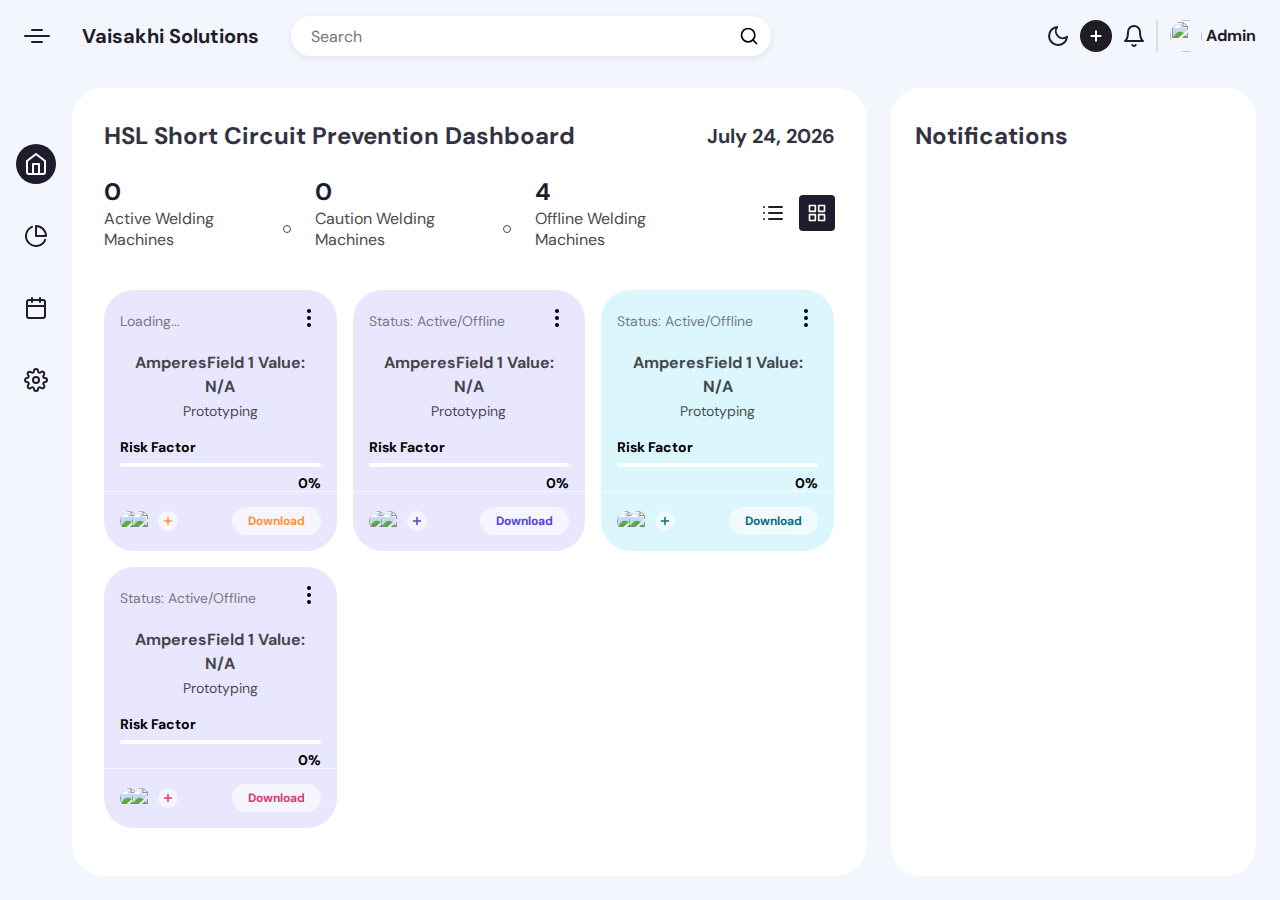
==== index.html @ dbb12e14 "Initial commit - adding existing subdomain code" ====
<!DOCTYPE html>
<html lang="en" >
<head>
 <meta name="viewport" content="width=device-width, initial-scale=1.0">

  <meta charset="UTF-8">
  <title>Vaisakhi Solutions</title>
  <link rel="stylesheet" href="https://cdnjs.cloudflare.com/ajax/libs/normalize/5.0.0/normalize.min.css">
<link rel="stylesheet" href="./style.css">
<script src="status.js"></script>
<script src="count.js"></script>
<script src="notification.js"></script>

</head>
<body>
<!-- partial:index.partial.html -->
<div class="app-container">
  <div class="app-header">
    <div class="app-header-left">
      <span class="app-icon"></span>
      <p class="app-name">Vaisakhi Solutions</p>
      <div class="search-wrapper">
        <input class="search-input" type="text" placeholder="Search">
        <svg xmlns="http://www.w3.org/2000/svg" width="20" height="20" fill="none" stroke="currentColor" stroke-linecap="round" stroke-linejoin="round" stroke-width="2" class="feather feather-search" viewBox="0 0 24 24">
          <defs></defs>
          <circle cx="11" cy="11" r="8"></circle>
          <path d="M21 21l-4.35-4.35"></path>
        </svg>
      </div>
    </div>
    <div class="app-header-right">
      <button class="mode-switch" title="Switch Theme">
        <svg class="moon" fill="none" stroke="currentColor" stroke-linecap="round" stroke-linejoin="round" stroke-width="2" width="24" height="24" viewBox="0 0 24 24">
          <defs></defs>
          <path d="M21 12.79A9 9 0 1111.21 3 7 7 0 0021 12.79z"></path>
        </svg>
      </button>
      <button class="add-btn" title="Add New Project">
        <svg class="btn-icon" xmlns="http://www.w3.org/2000/svg" width="16" height="16" viewBox="0 0 24 24" fill="none" stroke="currentColor" stroke-width="3" stroke-linecap="round" stroke-linejoin="round" class="feather feather-plus">
          <line x1="12" y1="5" x2="12" y2="19" />
          <line x1="5" y1="12" x2="19" y2="12" /></svg>
      </button>
      <button class="notification-btn">
        <svg xmlns="http://www.w3.org/2000/svg" width="24" height="24" viewBox="0 0 24 24" fill="none" stroke="currentColor" stroke-width="2" stroke-linecap="round" stroke-linejoin="round" class="feather feather-bell">
          <path d="M18 8A6 6 0 0 0 6 8c0 7-3 9-3 9h18s-3-2-3-9" />
          <path d="M13.73 21a2 2 0 0 1-3.46 0" /></svg>
      </button>
      <button class="profile-btn">
        <img src="https://assets.codepen.io/3306515/IMG_2025.jpg" />
        <span>Admin</span>
      </button>
    </div>
    <button class="messages-btn">
      <svg xmlns="http://www.w3.org/2000/svg" width="20" height="20" viewBox="0 0 24 24" fill="none" stroke="currentColor" stroke-width="2" stroke-linecap="round" stroke-linejoin="round" class="feather feather-message-circle">
        <path d="M21 11.5a8.38 8.38 0 0 1-.9 3.8 8.5 8.5 0 0 1-7.6 4.7 8.38 8.38 0 0 1-3.8-.9L3 21l1.9-5.7a8.38 8.38 0 0 1-.9-3.8 8.5 8.5 0 0 1 4.7-7.6 8.38 8.38 0 0 1 3.8-.9h.5a8.48 8.48 0 0 1 8 8v.5z" /></svg>
    </button>
  </div>
  <div class="app-content">
    <div class="app-sidebar">
      <a href="/index.html" class="app-sidebar-link active">
        <svg xmlns="http://www.w3.org/2000/svg" width="24" height="24" viewBox="0 0 24 24" fill="none" stroke="currentColor" stroke-width="2" stroke-linecap="round" stroke-linejoin="round" class="feather feather-home">
          <path d="M3 9l9-7 9 7v11a2 2 0 0 1-2 2H5a2 2 0 0 1-2-2z" />
          <polyline points="9 22 9 12 15 12 15 22" /></svg>
      </a>
      <a href="/gauge.html" class="app-sidebar-link">
        <svg class="link-icon" xmlns="http://www.w3.org/2000/svg" width="24" height="24" fill="none" stroke="currentColor" stroke-linecap="round" stroke-linejoin="round" stroke-width="2" class="feather feather-pie-chart" viewBox="0 0 24 24">
          <defs />
          <path d="M21.21 15.89A10 10 0 118 2.83M22 12A10 10 0 0012 2v10z" />
        </svg>
      </a>
      <a href="/charts.html" class="app-sidebar-link">
        <svg xmlns="http://www.w3.org/2000/svg" width="24" height="24" viewBox="0 0 24 24" fill="none" stroke="currentColor" stroke-width="2" stroke-linecap="round" stroke-linejoin="round" class="feather feather-calendar">
          <rect x="3" y="4" width="18" height="18" rx="2" ry="2" />
          <line x1="16" y1="2" x2="16" y2="6" />
          <line x1="8" y1="2" x2="8" y2="6" />
          <line x1="3" y1="10" x2="21" y2="10" /></svg>
      </a>
      <a href="" class="app-sidebar-link">
        <svg class="link-icon" xmlns="http://www.w3.org/2000/svg" width="24" height="24" fill="none" stroke="currentColor" stroke-linecap="round" stroke-linejoin="round" stroke-width="2" class="feather feather-settings" viewBox="0 0 24 24">
          <defs />
          <circle cx="12" cy="12" r="3" />
          <path d="M19.4 15a1.65 1.65 0 00.33 1.82l.06.06a2 2 0 010 2.83 2 2 0 01-2.83 0l-.06-.06a1.65 1.65 0 00-1.82-.33 1.65 1.65 0 00-1 1.51V21a2 2 0 01-2 2 2 2 0 01-2-2v-.09A1.65 1.65 0 009 19.4a1.65 1.65 0 00-1.82.33l-.06.06a2 2 0 01-2.83 0 2 2 0 010-2.83l.06-.06a1.65 1.65 0 00.33-1.82 1.65 1.65 0 00-1.51-1H3a2 2 0 01-2-2 2 2 0 012-2h.09A1.65 1.65 0 004.6 9a1.65 1.65 0 00-.33-1.82l-.06-.06a2 2 0 010-2.83 2 2 0 012.83 0l.06.06a1.65 1.65 0 001.82.33H9a1.65 1.65 0 001-1.51V3a2 2 0 012-2 2 2 0 012 2v.09a1.65 1.65 0 001 1.51 1.65 1.65 0 001.82-.33l.06-.06a2 2 0 012.83 0 2 2 0 010 2.83l-.06.06a1.65 1.65 0 00-.33 1.82V9a1.65 1.65 0 001.51 1H21a2 2 0 012 2 2 2 0 01-2 2h-.09a1.65 1.65 0 00-1.51 1z" />
        </svg>
      </a>
    </div>
    <div class="projects-section">
      <div class="projects-section-header">
        <p>HSL Short Circuit Prevention Dashboard</p>
        <p class="time" id="currentDate"></p>

      </div>
      <div class="projects-section-line">
        <div class="projects-status">
          <div class="item-status">
            <span class="status-number" id="activeSensorCount"></span>
            <span class="status-type">Active Welding Machines</span>
          </div>
          <div class="item-status">
            <span class="status-number" id="warningSensorCount"></span>
            <span class="status-type">Caution Welding Machines</span>
          </div>
          <div class="item-status">
            <span class="status-number" id="offlineSensorCount"></span>
            <span class="status-type">Offline Welding Machines</span>
          </div>

        </div>
        <div class="view-actions">
          <button class="view-btn list-view" title="List View">
            <svg xmlns="http://www.w3.org/2000/svg" width="24" height="24" viewBox="0 0 24 24" fill="none" stroke="currentColor" stroke-width="2" stroke-linecap="round" stroke-linejoin="round" class="feather feather-list">
              <line x1="8" y1="6" x2="21" y2="6" />
              <line x1="8" y1="12" x2="21" y2="12" />
              <line x1="8" y1="18" x2="21" y2="18" />
              <line x1="3" y1="6" x2="3.01" y2="6" />
              <line x1="3" y1="12" x2="3.01" y2="12" />
              <line x1="3" y1="18" x2="3.01" y2="18" /></svg>
          </button>
          <button class="view-btn grid-view active" title="Grid View">
            <svg xmlns="http://www.w3.org/2000/svg" width="20" height="20" viewBox="0 0 24 24" fill="none" stroke="currentColor" stroke-width="2" stroke-linecap="round" stroke-linejoin="round" class="feather feather-grid">
              <rect x="3" y="3" width="7" height="7" />
              <rect x="14" y="3" width="7" height="7" />
              <rect x="14" y="14" width="7" height="7" />
              <rect x="3" y="14" width="7" height="7" /></svg>
          </button>
        </div>
      </div>
      <div class="project-boxes jsGridView">
<!----------------------------------------------------------------------------------------------------------------------Sensor1-start------------------------------------->
        <div class="project-box-wrapper">
          <div class="project-box" style="background-color: #e9e7fd;">
            <div class="project-box-header">
              <span id="Crane1">Loading...</span>

              <div class="more-wrapper">
                <button class="project-btn-more">
                  <svg xmlns="http://www.w3.org/2000/svg" width="24" height="24" viewBox="0 0 24 24" fill="none" stroke="currentColor" stroke-width="2" stroke-linecap="round" stroke-linejoin="round" class="feather feather-more-vertical">
                    <circle cx="12" cy="12" r="1" />
                    <circle cx="12" cy="5" r="1" />
                    <circle cx="12" cy="19" r="1" /></svg>
                </button>
          </div>
        </div>
        <div class="project-box-content-header">
          <p class="box-content-header">Amperes<span id="field1-value-2449872">Loading...</span></p>
          <p class="box-content-subheader">Prototyping</p>
        </div>
        
		 <div class="box-progress-wrapper">
           <p class="box-progress-header">Risk Factor</p>
             <div class="box-progress-bar">
              <span id="field1-progress-2449872" class="box-progress" style="width: 0%; background-color: #ff942e"></span>
             </div>
              <p id="field1-progress-percentage-2449872" class="box-progress-percentage">0%</p>
      </div>

        <div class="project-box-footer">
          <div class="participants">
            <img src="https://images.unsplash.com/photo-1438761681033-6461ffad8d80?ixid=MXwxMjA3fDB8MHxwaG90by1wYWdlfHx8fGVufDB8fHw%3D&ixlib=rb-1.2.1&auto=format&fit=crop&w=2550&q=80" alt="participant">
            <img src="https://images.unsplash.com/photo-1503023345310-bd7c1de61c7d?ixid=MXwxMjA3fDB8MHxzZWFyY2h8MTB8fG1hbnxlbnwwfHwwfA%3D%3D&ixlib=rb-1.2.1&auto=format&fit=crop&w=900&q=60" alt="participant">
            <button class="add-participant" style="color: #ff942e;">
              <svg xmlns="http://www.w3.org/2000/svg" width="12" height="12" viewBox="0 0 24 24" fill="none" stroke="currentColor" stroke-width="3" stroke-linecap="round" stroke-linejoin="round" class="feather feather-plus">
                <path d="M12 5v14M5 12h14" />
              </svg>
            </button>
          </div>
          <div class="days-left" style="color: #ff942e;">
    <a href="https://thingspeak.com/channels/2449872/field/1.csv" style="text-decoration: none; color: inherit;">
        Download
    </a>
</div>

        </div>
      </div>
    </div>
<!----------------------------------------------------------------------------------------------------------------------Sensor2------------------------------------->
    <div class="project-box-wrapper">
      <div class="project-box" style="background-color: #e9e7fd;">
        <div class="project-box-header">
          <span id="Crane2">Status: Active/Offline</span>
          <div class="more-wrapper">
            <button class="project-btn-more">
              <svg xmlns="http://www.w3.org/2000/svg" width="24" height="24" viewBox="0 0 24 24" fill="none" stroke="currentColor" stroke-width="2" stroke-linecap="round" stroke-linejoin="round" class="feather feather-more-vertical">
                <circle cx="12" cy="12" r="1" />
                <circle cx="12" cy="5" r="1" />
                <circle cx="12" cy="19" r="1" /></svg>
            </button>
          </div>
        </div>
        <div class="project-box-content-header">
          <p class="box-content-header">Amperes<span id="field1-value-2449873">Loading...</span></p>
          <p class="box-content-subheader">Prototyping</p>
        </div>
		 <div class="box-progress-wrapper">
           <p class="box-progress-header">Risk Factor</p>
             <div class="box-progress-bar">
              <span id="field1-progress-2449873" class="box-progress" style="width: 0%; background-color: #4f3ff0"></span>
             </div>
              <p id="field1-progress-percentage-2449873" class="box-progress-percentage">0%</p>
         </div>         
        <div class="project-box-footer">
          <div class="participants">
            <img src="https://images.unsplash.com/photo-1596815064285-45ed8a9c0463?ixid=MXwxMjA3fDB8MHxwaG90by1wYWdlfHx8fGVufDB8fHw%3D&ixlib=rb-1.2.1&auto=format&fit=crop&w=1215&q=80" alt="participant">
            <img src="https://images.unsplash.com/photo-1583195764036-6dc248ac07d9?ixid=MXwxMjA3fDB8MHxwaG90by1wYWdlfHx8fGVufDB8fHw%3D&ixlib=rb-1.2.1&auto=format&fit=crop&w=2555&q=80" alt="participant">
            <button class="add-participant" style="color: #4f3ff0;">
              <svg xmlns="http://www.w3.org/2000/svg" width="12" height="12" viewBox="0 0 24 24" fill="none" stroke="currentColor" stroke-width="3" stroke-linecap="round" stroke-linejoin="round" class="feather feather-plus">
                <path d="M12 5v14M5 12h14" />
              </svg>
            </button>
          </div>
          <div class="days-left" style="color: #4f3ff0;">
    <a href="https://thingspeak.com/channels/2449873/field/1.csv" style="text-decoration: none; color: inherit;">
        Download
    </a>
          </div>
        </div>
      </div>
    </div>
<!----------------------------------------------------------------------------------------------------------------------Sensor3------------------------------------->
    <div class="project-box-wrapper">
      <div class="project-box">
        <div class="project-box-header">
          <span id="Crane3">Status: Active/Offline</span>
          <div class="more-wrapper">
            <button class="project-btn-more">
              <svg xmlns="http://www.w3.org/2000/svg" width="24" height="24" viewBox="0 0 24 24" fill="none" stroke="currentColor" stroke-width="2" stroke-linecap="round" stroke-linejoin="round" class="feather feather-more-vertical">
                <circle cx="12" cy="12" r="1" />
                <circle cx="12" cy="5" r="1" />
                <circle cx="12" cy="19" r="1" /></svg>
            </button>
          </div>
        </div>
        <div class="project-box-content-header">
          <p class="box-content-header">Amperes<span id="field1-value-2449874">Loading...</span></p>
          <p class="box-content-subheader">Prototyping</p>
        </div>
		 <div class="box-progress-wrapper">
           <p class="box-progress-header">Risk Factor</p>
             <div class="box-progress-bar">
              <span id="field1-progress-2449874" class="box-progress" style="width: 0%; background-color: #096c86"></span>
             </div>
              <p id="field1-progress-percentage-2449874" class="box-progress-percentage">0%</p>
         </div>         

        <div class="project-box-footer">
          <div class="participants">
            <img src="https://images.unsplash.com/photo-1587628604439-3b9a0aa7a163?ixid=MXwxMjA3fDB8MHxzZWFyY2h8MjR8fHdvbWFufGVufDB8fDB8&ixlib=rb-1.2.1&auto=format&fit=crop&w=900&q=60" alt="participant">
            <img src="https://images.unsplash.com/photo-1596815064285-45ed8a9c0463?ixid=MXwxMjA3fDB8MHxwaG90by1wYWdlfHx8fGVufDB8fHw%3D&ixlib=rb-1.2.1&auto=format&fit=crop&w=1215&q=80" alt="participant">
            <button class="add-participant" style="color: #096c86;">
              <svg xmlns="http://www.w3.org/2000/svg" width="12" height="12" viewBox="0 0 24 24" fill="none" stroke="currentColor" stroke-width="3" stroke-linecap="round" stroke-linejoin="round" class="feather feather-plus">
                <path d="M12 5v14M5 12h14" />
              </svg>
            </button>
          </div>
          <div class="days-left" style="color: #096c86;">
    <a href="https://thingspeak.com/channels/2449874/field/1.csv" style="text-decoration: none; color: inherit;">
        Download
    </a>
          </div>
        </div>
      </div>
    </div>
<!----------------------------------------------------------------------------------------------------------------------Sensor4------------------------------------->
    <div class="project-box-wrapper">
      <div class="project-box" style="background-color: #e9e7fd;">
        <div class="project-box-header">
          <span id="Crane4">Status: Active/Offline</span>
          <div class="more-wrapper">
            <button class="project-btn-more">
              <svg xmlns="http://www.w3.org/2000/svg" width="24" height="24" viewBox="0 0 24 24" fill="none" stroke="currentColor" stroke-width="2" stroke-linecap="round" stroke-linejoin="round" class="feather feather-more-vertical">
                <circle cx="12" cy="12" r="1" />
                <circle cx="12" cy="5" r="1" />
                <circle cx="12" cy="19" r="1" /></svg>
            </button>
          </div>
        </div>
        <div class="project-box-content-header">
          <p class="box-content-header">Amperes<span id="field1-value-2449875">Loading...</span></p>
          <p class="box-content-subheader">Prototyping</p>
        </div>
		 <div class="box-progress-wrapper">
           <p class="box-progress-header">Risk Factor</p>
             <div class="box-progress-bar">
              <span id="field1-progress-2449875" class="box-progress" style="width: 0%; background-color: #df3670"></span>
             </div>
              <p id="field1-progress-percentage-2449875" class="box-progress-percentage">0%</p>
         </div>   
        <div class="project-box-footer">
          <div class="participants">
            <img src="https://images.unsplash.com/photo-1600486913747-55e5470d6f40?ixid=MXwxMjA3fDB8MHxwaG90by1wYWdlfHx8fGVufDB8fHw%3D&ixlib=rb-1.2.1&auto=format&fit=crop&w=2550&q=80" alt="participant">
            <img src="https://images.unsplash.com/photo-1587628604439-3b9a0aa7a163?ixid=MXwxMjA3fDB8MHxzZWFyY2h8MjR8fHdvbWFufGVufDB8fDB8&ixlib=rb-1.2.1&auto=format&fit=crop&w=900&q=60" alt="participant">
            <button class="add-participant" style="color: #df3670;">
              <svg xmlns="http://www.w3.org/2000/svg" width="12" height="12" viewBox="0 0 24 24" fill="none" stroke="currentColor" stroke-width="3" stroke-linecap="round" stroke-linejoin="round" class="feather feather-plus">
                <path d="M12 5v14M5 12h14" />
              </svg>
            </button>
          </div>
          <div class="days-left" style="color: #df3670;">
    <a href="https://thingspeak.com/channels/2449875/field/1.csv" style="text-decoration: none; color: inherit;">
        Download
    </a>
          </div>
        </div>
      </div>
    </div>
 
<!----------------------------------------------------------------------------------------------------------------------Sensor5------------------------------------->	


<!----------------------------------------------------------------------------------------------------------------------Sensor6------------------------------------->	

   
  </div>
</div>
<!----------------------------------------------------------------------------------------------------------------------Message Section------------------------------------->	

<div class="messages-section">
  <button class="messages-close">
    <svg xmlns="http://www.w3.org/2000/svg" width="24" height="24" viewBox="0 0 24 24" fill="none" stroke="currentColor" stroke-width="2" stroke-linecap="round" stroke-linejoin="round" class="feather feather-x-circle">
      <circle cx="12" cy="12" r="10" />
      <line x1="15" y1="9" x2="9" y2="15" />
      <line x1="9" y1="9" x2="15" y2="15" /></svg>
  </button>
  <div class="projects-section-header">
    <p>Notifications</p>
  </div>
  <div class="messages">
    <div id="message-box-container"></div>
    <script src="appnotifications2.js"></script>
  </div>
</div>
</div>
<div class="down-bar">
<a href="//index.html" class="app-sidebar-link active">
  <svg xmlns="http://www.w3.org/2000/svg" width="24" height="24" viewBox="0 0 24 24" fill="none" stroke="currentColor" stroke-width="2" stroke-linecap="round" stroke-linejoin="round" class="feather feather-home">
    <path d="M3 9l9-7 9 7v11a2 2 0 0 1-2 2H5a2 2 0 0 1-2-2z" />
    <polyline points="9 22 9 12 15 12 15 22" /></svg>
</a>
<a href="/gauge.html" class="app-sidebar-link">
  <svg class="link-icon" xmlns="http://www.w3.org/2000/svg" width="24" height="24" fill="none" stroke="currentColor" stroke-linecap="round" stroke-linejoin="round" stroke-width="2" class="feather feather-pie-chart" viewBox="0 0 24 24">
    <defs />
    <path d="M21.21 15.89A10 10 0 118 2.83M22 12A10 10 0 0012 2v10z" />
  </svg>
</a>
<a href="/charts.html" class="app-sidebar-link">
  <svg xmlns="http://www.w3.org/2000/svg" width="24" height="24" viewBox="0 0 24 24" fill="none" stroke="currentColor" stroke-width="2" stroke-linecap="round" stroke-linejoin="round" class="feather feather-calendar">
    <rect x="3" y="4" width="18" height="18" rx="2" ry="2" />
    <line x1="16" y1="2" x2="16" y2="6" />
    <line x1="8" y1="2" x2="8" y2="6" />
    <line x1="3" y1="10" x2="21" y2="10" /></svg>
</a>
<a href="" class="app-sidebar-link">
  <svg class="link-icon" xmlns="http://www.w3.org/2000/svg" width="24" height="24" fill="none" stroke="currentColor" stroke-linecap="round" stroke-linejoin="round" stroke-width="2" class="feather feather-settings" viewBox="0 0 24 24">
    <defs />
    <circle cx="12" cy="12" r="3" />
    <path d="M19.4 15a1.65 1.65 0 00.33 1.82l.06.06a2 2 0 010 2.83 2 2 0 01-2.83 0l-.06-.06a1.65 1.65 0 00-1.82-.33 1.65 1.65 0 00-1 1.51V21a2 2 0 01-2 2 2 2 0 01-2-2v-.09A1.65 1.65 0 009 19.4a1.65 1.65 0 00-1.82.33l-.06.06a2 2 0 01-2.83 0 2 2 0 010-2.83l.06-.06a1.65 1.65 0 00.33-1.82 1.65 1.65 0 00-1.51-1H3a2 2 0 01-2-2 2 2 0 012-2h.09A1.65 1.65 0 004.6 9a1.65 1.65 0 00-.33-1.82l-.06-.06a2 2 0 010-2.83 2 2 0 012.83 0l.06.06a1.65 1.65 0 001.82.33H9a1.65 1.65 0 001-1.51V3a2 2 0 012-2 2 2 0 012 2v.09a1.65 1.65 0 001 1.51 1.65 1.65 0 001.82-.33l.06-.06a2 2 0 012.83 0 2 2 0 010 2.83l-.06.06a1.65 1.65 0 00-.33 1.82V9a1.65 1.65 0 001.51 1H21a2 2 0 012 2 2 2 0 01-2 2h-.09a1.65 1.65 0 00-1.51 1z" />
  </svg>
</a></div>


    <script src="buttons.js"></script>
    <script src="gauge.js"></script>
    <script src="charts.js"></script>
	<script src="fetch.js"></script>
    <script  src="./script.js"></script>

</body>
</html>
---- style.css ----
@charset "UTF-8";
@import url("https://fonts.googleapis.com/css?family=DM+Sans:400,500,700&display=swap");
* {
  box-sizing: border-box;
}

:root {
  --app-container: #f3f6fd;
  --main-color: #1f1c2e;
  --secondary-color: #4A4A4A;
  --link-color: #1f1c2e;
  --link-color-hover: #c3cff4;
  --link-color-active: #fff;
  --link-color-active-bg: #1f1c2e;
  --projects-section: #fff;
  --message-box-hover: #fafcff;
  --message-box-border: #e9ebf0;
  --more-list-bg: #fff;
  --more-list-bg-hover: #f6fbff;
  --more-list-shadow: rgba(209, 209, 209, 0.4);
  --button-bg: #1f1c24;
  --search-area-bg: #fff;
  --star: #1ff1c2e;
  --message-btn: #fff;
}

.dark:root {
  --app-container: #1f1d2b;
  --app-container: #111827;
  --main-color: #fff;
  --secondary-color: rgba(255,255,255,.8);
  --projects-section: #1f2937;
  --link-color: rgba(255,255,255,.8);
  --link-color-hover: rgba(195, 207, 244, 0.1);
  --link-color-active-bg: rgba(195, 207, 244, 0.2);
  --button-bg: #1f2937;
  --search-area-bg: #1f2937;
  --message-box-hover: #243244;
  --message-box-border: rgba(255,255,255,.1);
  --star: #ffd92c;
  --light-font: rgba(255,255,255,.8);
  --more-list-bg: #2f3142;
  --more-list-bg-hover: rgba(195, 207, 244, 0.1);
  --more-list-shadow: rgba(195, 207, 244, 0.1);
  --message-btn: rgba(195, 207, 244, 0.1);
}

html, body {
  width: 100%;
  height: 100vh;
  margin: 0;
}

body {
  font-family: "DM Sans", sans-serif;
  overflow: hidden;
  display: flex;
  justify-content: center;
  background-color: var(--app-container);
}

button, a {
  cursor: pointer;
}

.app-container {
  width: 100%;
  display: flex;
  flex-direction: column;
  height: 100%;
  background-color: var(--app-container);
  transition: 0.2s;
  max-width: 1800px;
}
.app-container button, .app-container input, .app-container optgroup, .app-container select, .app-container textarea {
  font-family: "DM Sans", sans-serif;
}
.app-content {
  display: flex;
  height: 100%;
  overflow: hidden;
  padding: 16px 24px 24px 0;
}
.app-header {
  display: flex;
  justify-content: space-between;
  align-items: center;
  width: 100%;
  padding: 16px 24px;
  position: relative;
}
.app-header-left, .app-header-right {
  display: flex;
  align-items: center;
}
.app-header-left {
  flex-grow: 1;
}
.app-header-right button {
  margin-left: 10px;
}
.app-icon {
  width: 26px;
  height: 2px;
  border-radius: 4px;
  background-color: var(--main-color);
  position: relative;
}
.app-icon:before, .app-icon:after {
  content: "";
  position: absolute;
  width: 12px;
  height: 2px;
  border-radius: 4px;
  background-color: var(--main-color);
  left: 50%;
  transform: translatex(-50%);
}
.app-icon:before {
  top: -6px;
}
.app-icon:after {
  bottom: -6px;
}
.app-name {
  color: var(--main-color);
  margin: 0;
  font-size: 20px;
  line-height: 24px;
  font-weight: 700;
  margin: 0 32px;
}

.mode-switch {
  background-color: transparent;
  border: none;
  padding: 0;
  color: var(--main-color);
  display: flex;
  justify-content: center;
  align-items: center;
}

.search-wrapper {
  border-radius: 20px;
  background-color: var(--search-area-bg);
  padding-right: 12px;
  height: 40px;
  display: flex;
  justify-content: space-between;
  align-items: center;
  width: 100%;
  max-width: 480px;
  color: var(--light-font);
  box-shadow: 0 2px 6px 0 rgba(136, 148, 171, 0.2), 0 24px 20px -24px rgba(71, 82, 107, 0.1);
  overflow: hidden;
}
.dark .search-wrapper {
  box-shadow: none;
}

.search-input {
  border: none;
  flex: 1;
  outline: none;
  height: 100%;
  padding: 0 20px;
  font-size: 16px;
  background-color: var(--search-area-bg);
  color: var(--main-color);
}
.search-input:placeholder {
  color: var(--main-color);
  opacity: 0.6;
}

.add-btn {
  color: #fff;
  background-color: var(--button-bg);
  padding: 0;
  border: 0;
  border-radius: 50%;
  width: 32px;
  height: 32px;
  display: flex;
  align-items: center;
  justify-content: center;
}

.notification-btn {
  color: var(--main-color);
  padding: 0;
  border: 0;
  background-color: transparent;
  height: 32px;
  display: flex;
  justify-content: center;
  align-items: center;
}

.profile-btn {
  padding: 0;
  border: 0;
  background-color: transparent;
  display: flex;
  align-items: center;
  padding-left: 12px;
  border-left: 2px solid #ddd;
}
.profile-btn img {
  width: 32px;
  height: 32px;
  -o-object-fit: cover;
     object-fit: cover;
  border-radius: 50%;
  margin-right: 4px;
}
.profile-btn span {
  color: var(--main-color);
  font-size: 16px;
  line-height: 24px;
  font-weight: 700;
}

.page-content  {
  flex: 1;
  width: 100%;
}

.app-sidebar {
  padding: 40px 16px;
  display: flex;
  flex-direction: column;
  align-items: center;
}
.app-sidebar-link {
  color: var(--main-color);
  color: var(--link-color);
  margin: 16px 0;
  transition: 0.2s;
  border-radius: 50%;
  flex-shrink: 0;
  width: 40px;
  height: 40px;
  display: flex;
  justify-content: center;
  align-items: center;
}
.app-sidebar-link:hover {
  background-color: var(--link-color-hover);
  color: var(--link-color-active);
}
.app-sidebar-link.active {
  background-color: var(--link-color-active-bg);
  color: var(--link-color-active);
}

.projects-section {
  flex: 2;
  background-color: var(--projects-section);
  border-radius: 32px;
  padding: 32px 32px 0 32px;
  overflow: hidden;
  height: 100%;
  display: flex;
  flex-direction: column;
}
.projects-section-line {
  display: flex;
  justify-content: space-between;
  align-items: center;
  padding-bottom: 32px;
}
.projects-section-header {
  display: flex;
  justify-content: space-between;
  align-items: center;
  margin-bottom: 24px;
  color: var(--main-color);
}
.projects-section-header p {
  font-size: 24px;
  line-height: 32px;
  font-weight: 700;
  opacity: 0.9;
  margin: 0;
  color: var(--main-color);
}
.projects-section-header .time {
  font-size: 20px;
}

.projects-status {
  display: flex;
}

.item-status {
  display: flex;
  flex-direction: column;
  margin-right: 16px;
}
.item-status:not(:last-child) .status-type:after {
  content: "";
  position: absolute;
  right: 8px;
  top: 50%;
  transform: translatey(-50%);
  width: 6px;
  height: 6px;
  border-radius: 50%;
  border: 1px solid var(--secondary-color);
}

.status-number {
  font-size: 24px;
  line-height: 32px;
  font-weight: 700;
  color: var(--main-color);
}

.status-type {
  position: relative;
  padding-right: 24px;
  color: var(--secondary-color);
}

.view-actions {
  display: flex;
  align-items: center;
}

.view-btn {
  width: 36px;
  height: 36px;
  display: flex;
  justify-content: center;
  align-items: center;
  padding: 6px;
  border-radius: 4px;
  background-color: transparent;
  border: none;
  color: var(--main-color);
  margin-left: 8px;
  transition: 0.2s;
}
.view-btn.active {
  background-color: var(--link-color-active-bg);
  color: var(--link-color-active);
}
.view-btn:not(.active):hover {
  background-color: var(--link-color-hover);
  color: var(--link-color-active);
}

.messages-section {
  flex-shrink: 0;
  padding-bottom: 32px;
  background-color: var(--projects-section);
  margin-left: 24px;
  flex: 1;
  width: 100%;
  border-radius: 30px;
  position: relative;
  overflow: auto;
  transition: all 300ms cubic-bezier(0.19, 1, 0.56, 1);
}
.messages-section .messages-close {
  position: absolute;
  top: 12px;
  right: 12px;
  z-index: 3;
  border: none;
  background-color: transparent;
  color: var(--main-color);
  display: none;
}
.messages-section.show {
  transform: translateX(0);
  opacity: 1;
  margin-left: 0;
  display: block;
}
.messages-section .projects-section-header {
  position: sticky;
  top: 0;
  z-index: 1;
  padding: 32px 24px 0 24px;
  background-color: var(--projects-section);
}

.message-box {
  border-top: 1px solid var(--message-box-border);
  padding: 16px;
  display: flex;
  align-items: flex-start;
  width: 100%;
}
.message-box:hover {
  background-color: var(--message-box-hover);
  border-top-color: var(--link-color-hover);
}
.message-box:hover + .message-box {
  border-top-color: var(--link-color-hover);
}
.message-box img {
  border-radius: 50%;
  -o-object-fit: cover;
     object-fit: cover;
  width: 40px;
  height: 40px;
}

.message-header {
  display: flex;
  align-items: center;
  justify-content: space-between;
  width: 100%;
}
.message-header .name {
  font-size: 16px;
  line-height: 24px;
  font-weight: 700;
  color: var(--main-color);
  margin: 0;
}

.message-content {
  padding-left: 16px;
  width: 100%;
}

.star-checkbox input {
  opacity: 0;
  position: absolute;
  width: 0;
  height: 0;
}
.star-checkbox label {
  width: 24px;
  height: 24px;
  display: flex;
  justify-content: center;
  align-items: center;
  cursor: pointer;
}
.dark .star-checkbox {
  color: var(--secondary-color);
}
.dark .star-checkbox input:checked + label {
  color: var(--star);
}
.star-checkbox input:checked + label svg {
  fill: var(--star);
  transition: 0.2s;
}

.message-line {
  font-size: 14px;
  line-height: 20px;
  margin: 8px 0;
  color: var(--secondary-color);
  opacity: 0.7;
}
.message-line.time {
  text-align: right;
  margin-bottom: 0;
}

.project-boxes {
  margin: 0 -8px;
  overflow-y: auto;
}
.project-boxes.jsGridView {
  display: flex;
  flex-wrap: wrap;
}
.project-boxes.jsGridView .project-box-wrapper {
  width: 33.3%;
}
.project-boxes.jsListView .project-box {
  display: flex;
  border-radius: 10px;
  position: relative;
}
.project-boxes.jsListView .project-box > * {
  margin-right: 24px;
}
.project-boxes.jsListView .more-wrapper {
  position: absolute;
  right: 16px;
  top: 16px;
}
.project-boxes.jsListView .project-box-content-header {
  order: 1;
  max-width: 120px;
}
.project-boxes.jsListView .project-box-header {
  order: 2;
}
.project-boxes.jsListView .project-box-footer {
  order: 3;
  padding-top: 0;
  flex-direction: column;
  justify-content: flex-start;
}
.project-boxes.jsListView .project-box-footer:after {
  display: none;
}
.project-boxes.jsListView .participants {
  margin-bottom: 8px;
}
.project-boxes.jsListView .project-box-content-header p {
  text-align: left;
  overflow: hidden;
  white-space: nowrap;
  text-overflow: ellipsis;
}
.project-boxes.jsListView .project-box-header > span {
  position: absolute;
  bottom: 16px;
  left: 16px;
  font-size: 12px;
}
.project-boxes.jsListView .box-progress-wrapper {
  order: 3;
  flex: 1;
}

.project-box {
  --main-color-card: #dbf6fd;
  border-radius: 30px;
  padding: 16px;
  background-color: var(--main-color-card);
}
.project-box-header {
  display: flex;
  align-items: center;
  justify-content: space-between;
  margin-bottom: 16px;
  color: var(--main-color);
}
.project-box-header span {
  color: #4A4A4A;
  opacity: 0.7;
  font-size: 14px;
  line-height: 16px;
}
.project-box-content-header {
  text-align: center;
  margin-bottom: 16px;
}
.project-box-content-header p {
  margin: 0;
}
.project-box-wrapper {
  padding: 8px;
  transition: 0.2s;
}

.project-btn-more {
  padding: 0;
  height: 14px;
  width: 24px;
  height: 24px;
  position: relative;
  background-color: transparent;
  border: none;
  flex-shrink: 0;
  /*&:after, &:before {
    content: '';
    position: absolute;
    width: 6px;
    height: 6px;
    border-radius: 50%;
    background-color: var(--main-color);
    opacity: .8;
    left: 50%;
    transform: translatex(-50%);
  }

  &:before { top: 0;}
  &:after { bottom: 0; }*/
}

.more-wrapper {
  position: relative;
}

.box-content-header {
  font-size: 16px;
  line-height: 24px;
  font-weight: 700;
  opacity: 0.7;
}

.box-content-subheader {
  font-size: 14px;
  line-height: 24px;
  opacity: 0.7;
}

.box-progress {
  display: block;
  height: 4px;
  border-radius: 6px;
}
.box-progress-bar {
  width: 100%;
  height: 4px;
  border-radius: 6px;
  overflow: hidden;
  background-color: #fff;
  margin: 8px 0;
}
.box-progress-header {
  font-size: 14px;
  font-weight: 700;
  line-height: 16px;
  margin: 0;
}
.box-progress-percentage {
  text-align: right;
  margin: 0;
  font-size: 14px;
  font-weight: 700;
  line-height: 16px;
}

.project-box-footer {
  display: flex;
  justify-content: space-between;
  padding-top: 16px;
  position: relative;
}
.project-box-footer:after {
  content: "";
  position: absolute;
  background-color: rgba(255, 255, 255, 0.6);
  width: calc(100% + 32px);
  top: 0;
  left: -16px;
  height: 1px;
}

.participants {
  display: flex;
  align-items: center;
}
.participants img {
  width: 20px;
  height: 20px;
  border-radius: 50%;
  overflow: hidden;
  -o-object-fit: cover;
     object-fit: cover;
}
.participants img:not(:first-child) {
  margin-left: -8px;
}

.add-participant {
  width: 20px;
  height: 20px;
  border-radius: 50%;
  border: none;
  background-color: rgba(255, 255, 255, 0.6);
  margin-left: 6px;
  display: flex;
  justify-content: center;
  align-items: center;
  padding: 0;
}

.days-left {
  background-color: rgba(255, 255, 255, 0.6);
  font-size: 12px;
  border-radius: 20px;
  flex-shrink: 0;
  padding: 6px 16px;
  font-weight: 700;
}

.mode-switch.active .moon {
  fill: var(--main-color);
}

.messages-btn {
  border-radius: 4px 0 0 4px;
  position: absolute;
  right: 0;
  top: 58px;
  background-color: var(--message-btn);
  border: none;
  color: var(--main-color);
  display: flex;
  justify-content: center;
  align-items: center;
  padding: 4px;
  display: none;
}

@media screen and (max-width: 980px) {
  .project-boxes.jsGridView .project-box-wrapper {
    width: 50%;
  }

  .status-number, .status-type {
    font-size: 16px;
  }

  .status-type:after {
    width: 4px;
    height: 4px;
  }

  .item-status {
    margin-right: 0;
  }
}
@media screen and (max-width: 880px) {
  .messages-section {
    transform: translateX(100%);
    position: absolute;
    opacity: 0;
    top: 0;
    z-index: 2;
    height: 100%;
    width: 100%;
    display: none;
  }
  .messages-section .messages-close {
    display: block;
  }

  .messages-btn {
    display: flex;
  }
}
@media screen and (max-width: 720px) {
  .app-name, .profile-btn span {
    display: none;
  }

  .add-btn, .notification-btn, .mode-switch {
    width: 20px;
    height: 20px;
  }
  .add-btn svg, .notification-btn svg, .mode-switch svg {
    width: 16px;
    height: 16px;
  }

  .app-header-right button {
    margin-left: 4px;
  }
}
@media screen and (max-width: 520px) {
  .down-bar{
    
    display: flex !important;
    
  }
  
  .projects-section {
    overflow: auto;
  }

  .project-boxes {
    overflow-y: visible;
  }

  .app-sidebar,.app-icon {

    display: none;
  }

  .app-content {
    padding: 16px 12px 0 12px;
  }

  .status-number, .status-type {
    font-size: 16px;
  }

  .view-btn {
    width: 24px;
    height: 24px;
  }

  .app-header {
    padding: 16px 10px;
  }

  .search-input {
    max-width: 120px;
  }

  .project-boxes.jsGridView .project-box-wrapper {
    width: 100%;
  }

  .projects-section {
    padding: 24px 16px 0 16px;
  }

  .profile-btn img {
    width: 24px;
    height: 24px;
  }

  .app-header {
    padding: 10px;
  }

  .projects-section-header p,
.projects-section-header .time {
    font-size: 18px;
  }

  .status-type {
    padding-right: 4px;
  }
  .status-type:after {
    display: none;
  }

  .search-input {
    font-size: 14px;
  }

  .messages-btn {
    top: 48px;
  }

  .box-content-header {
    font-size: 12px;
    line-height: 16px;
  }

  .box-content-subheader {
    font-size: 12px;
    line-height: 16px;
  }

  .project-boxes.jsListView .project-box-header > span {
    font-size: 10px;
  }

  .box-progress-header {
    font-size: 12px;
  }

  .box-progress-percentage {
    font-size: 10px;
  }

  .days-left {
    font-size: 8px;
    padding: 6px 6px;
    text-align: center;
  }

  .project-boxes.jsListView .project-box > * {
    margin-right: 10px;
  }

  .project-boxes.jsListView .more-wrapper {
    right: 2px;
    top: 10px;
  }
}
.down-bar{
  flex-direction: row;
  position: relative;
  align-items: center;
  justify-content: space-between;
  padding: 30px 10px;
  bottom: 0;
  left: 0;
  width: 100%;
  height: 44px;
  display: none;
  
}















.progress-container {
    position: relative;
    width: 100%;
    height: 10px; /* Adjust height as needed */
    border-radius: 5px; /* To create curved edges */
    overflow: hidden;
}

.progress-bar {
    position: absolute;
    top: 0;
    left: 0;
    width: 0;
    height: 100%;
    background-color: #ff942e; /* Specify the progress bar color */
    border-radius: 5px; /* To match the container's curved edges */
    transition: width 0.9s ease-in-out; /* Add animation for smoother width changes */
}

.progress-value {
    position: absolute;
    top: 50%;
    left: 50%;
    transform: translate(-50%, -50%);
    font-size: 12px; /* Adjust font size as needed */
    color: #333; /* Specify color for the numerical value */
}
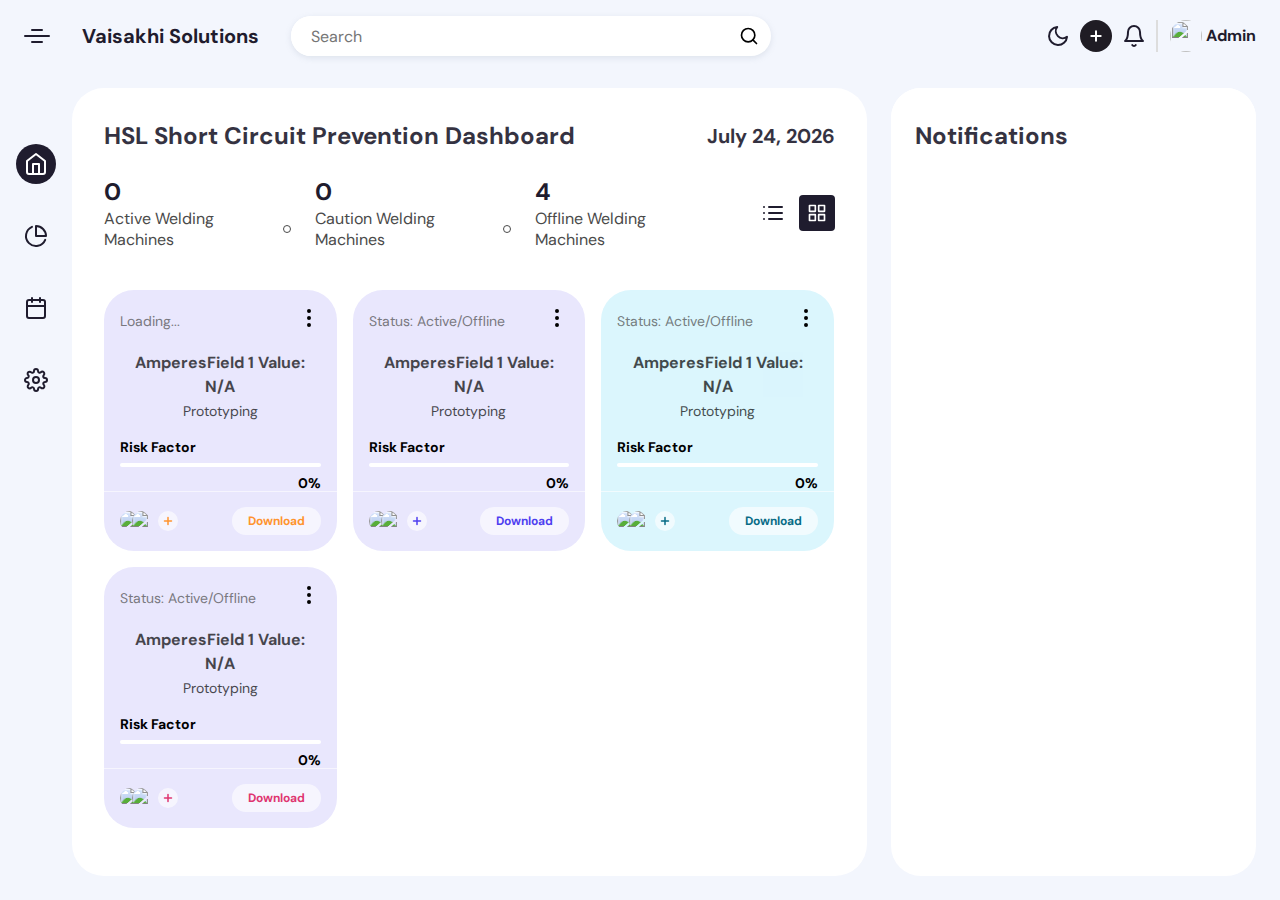
==== commit a525ca9e: "Update index.html" ====
--- a/index.html
+++ b/index.html
@@ -4,7 +4,7 @@
  <meta name="viewport" content="width=device-width, initial-scale=1.0">
 
   <meta charset="UTF-8">
-  <title>Vaisakhi Solutions</title>
+  <title>Vaisakhi Solutions Pvt Ltd</title>
   <link rel="stylesheet" href="https://cdnjs.cloudflare.com/ajax/libs/normalize/5.0.0/normalize.min.css">
 <link rel="stylesheet" href="./style.css">
 <script src="status.js"></script>
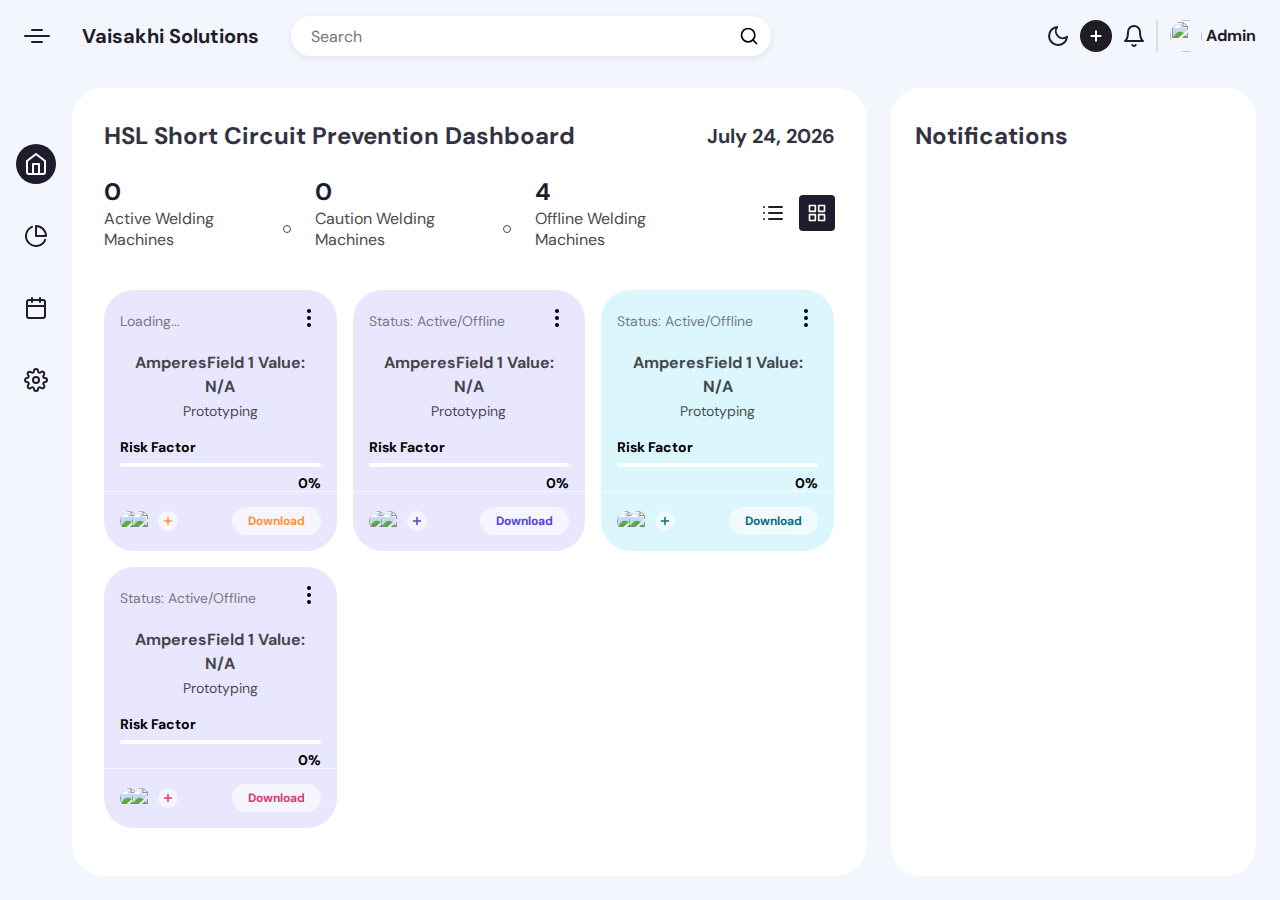
==== commit ef71ef11: "Update index.html" ====
--- a/index.html
+++ b/index.html
@@ -4,7 +4,7 @@
  <meta name="viewport" content="width=device-width, initial-scale=1.0">
 
   <meta charset="UTF-8">
-  <title>Vaisakhi Solutions Pvt Ltd</title>
+  <title>Vaisakhi Solutions Ltd</title>
   <link rel="stylesheet" href="https://cdnjs.cloudflare.com/ajax/libs/normalize/5.0.0/normalize.min.css">
 <link rel="stylesheet" href="./style.css">
 <script src="status.js"></script>
